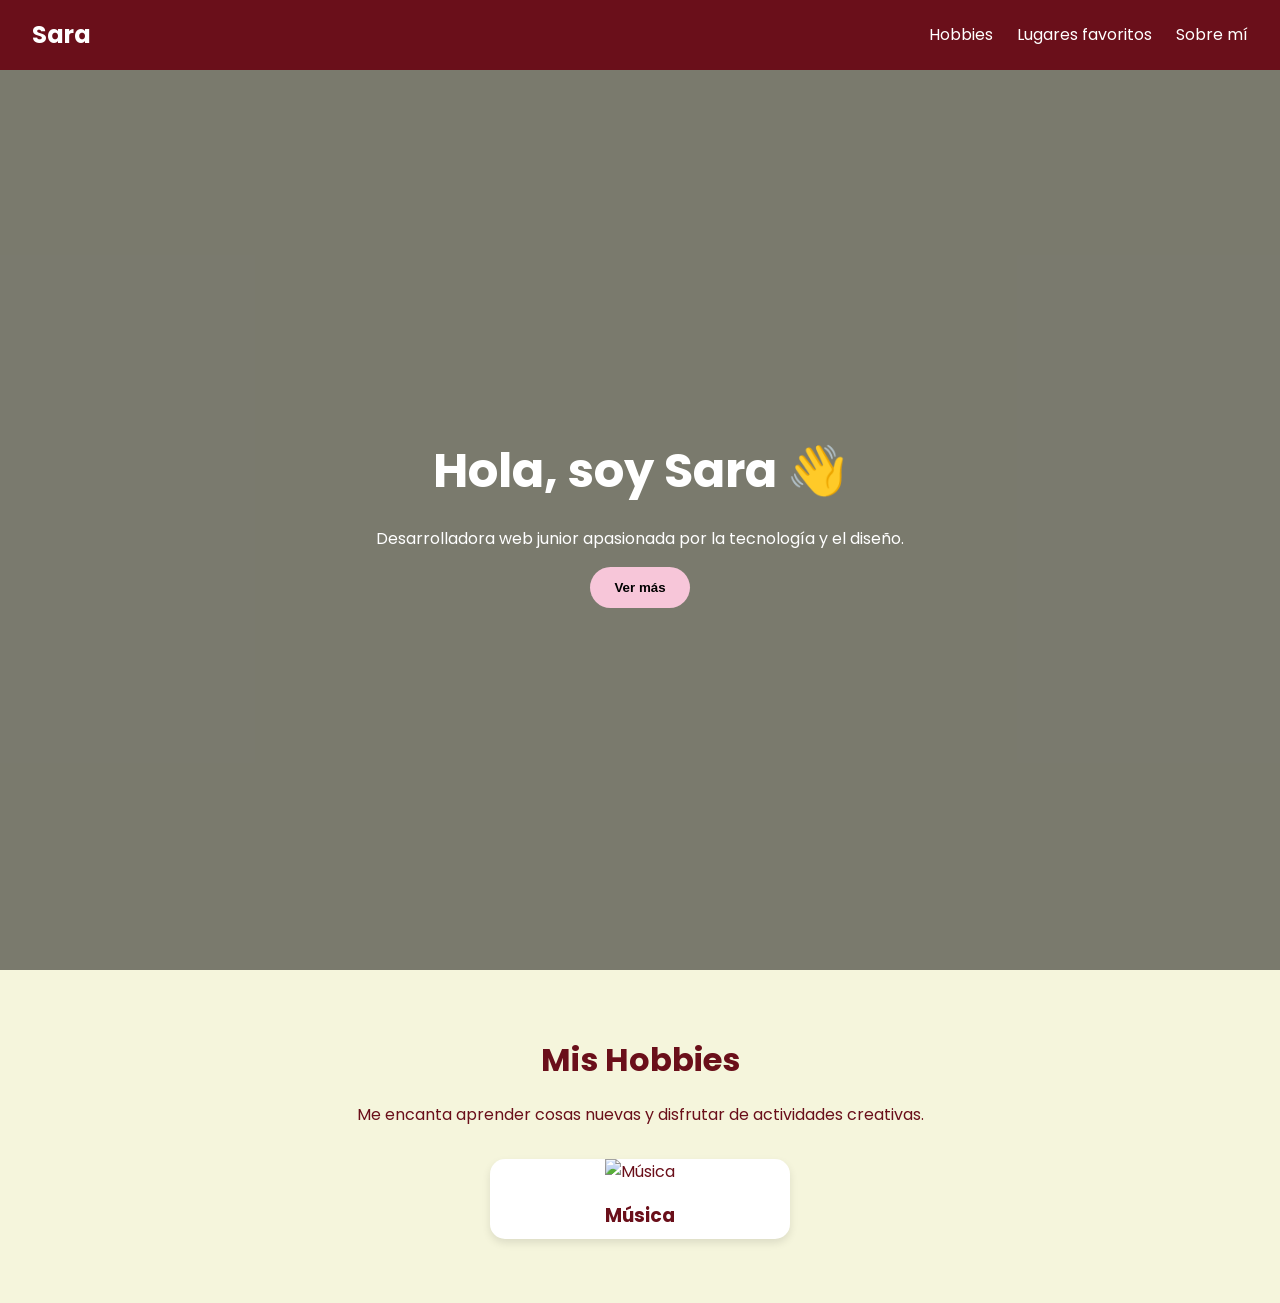
==== actividad en clase/actividad_27_mayo/copilot_ia/index.html @ b3161807 "la clase de hoy aprendimos como hacer prompts" ====
<!DOCTYPE html>
<html lang="es">
<head>
  <meta charset="UTF-8">
  <meta name="viewport" content="width=device-width, initial-scale=1.0">
  <title>Portafolio de Sara</title>
  <!-- Google Fonts -->
  <link href="https://fonts.googleapis.com/css2?family=Poppins:wght@300;500;700&display=swap" rel="stylesheet">
  <!-- CSS externo -->
  <link rel="stylesheet" href="style.css">
</head>
<body>

  <!-- HEADER -->
  <header>
    <div class="logo">Sara</div>
    <nav>
      <ul>
        <li><a href="#hobbies">Hobbies</a></li>
        <li><a href="#lugares">Lugares favoritos</a></li>
        <li><a href="#sobre-mi">Sobre mí</a></li>
      </ul>
    </nav>
  </header>

  <!-- HERO -->
  <section class="hero">
    <div class="hero-content">
      <h1>Hola, soy Sara 👋</h1>
      <p>Desarrolladora web junior apasionada por la tecnología y el diseño.</p>
      <button id="hero-btn">Ver más</button>
    </div>
  </section>

  <!-- HOBBIES -->
  <section id="hobbies" class="section">
    <h2>Mis Hobbies</h2>
    <p>Me encanta aprender cosas nuevas y disfrutar de actividades creativas.</p>
    <div class="cards">
      <div class="card">
        <img src="https://source.unsplash.com/300x200/?music" alt="Música">
        <h3>Música
---- actividad en clase/actividad_27_mayo/copilot_ia/style.css ----
/* Fuente y colores base */
:root {
    --vino: #6a0f1a;
    --rosa: #f7c6d9;
    --beige: #f5f5dc;
    --blanco: #ffffff;
  }
  
  * {
    margin: 0;
    padding: 0;
    box-sizing: border-box;
  }
  
  body {
    font-family: 'Poppins', sans-serif;
    line-height: 1.6;
    background-color: var(--beige);
    color: var(--vino);
  }
  
  /* HEADER */
  header {
    position: sticky;
    top: 0;
    background: var(--vino);
    color: var(--blanco);
    display: flex;
    justify-content: space-between;
    align-items: center;
    padding: 1rem 2rem;
    z-index: 1000;
  }
  
  header .logo {
    font-size: 1.5rem;
    font-weight: bold;
  }
  
  header nav ul {
    list-style: none;
    display: flex;
    gap: 1.5rem;
  }
  
  header nav a {
    color: var(--blanco);
    text-decoration: none;
    transition: color 0.3s;
  }
  
  header nav a:hover {
    color: var(--rosa);
  }
  
  /* HERO */
  .hero {
    height: 100vh;
    background: url('https://source.unsplash.com/1600x900/?technology') center/cover no-repeat;
    position: relative;
    display: flex;
    align-items: center;
    justify-content: center;
  }
  
  .hero::before {
    content: "";
    position: absolute;
    inset: 0;
    background: rgba(0,0,0,0.5);
  }
  
  .hero-content {
    position: relative;
    text-align: center;
    color: var(--blanco);
  }
  
  .hero h1 {
    font-size: 3rem;
  }
  
  .hero p {
    margin: 1rem 0;
  }
  
  .hero button {
    background: var(--rosa);
    border: none;
    padding: 0.8rem 1.5rem;
    border-radius: 25px;
    cursor: pointer;
    font-weight: bold;
    transition: transform 0.3s, background 0.3s;
  }
  
  .hero button:hover {
    transform: scale(1.1);
    background: var(--vino);
    color: var(--blanco);
  }
  
  /* SECCIONES */
  .section {
    padding: 4rem 2rem;
    text-align: center;
  }
  
  .section h2 {
    margin-bottom: 1rem;
    font-size: 2rem;
  }
  
  /* CARDS */
  .cards, .gallery {
    display: flex;
    flex-wrap: wrap;
    gap: 2rem;
    justify-content: center;
    margin-top: 2rem;
  }
  
  .card {
    background: var(--blanco);
    border-radius: 15px;
    box-shadow: 0 4px 8px rgba(0,0,0,0.1);
    overflow: hidden;
    width: 300px;
    transition: transform 0.3s, box-shadow 0.3s;
  }
  
  .card img {
    width: 100%;
    height: 200px;
    object-fit: cover;
  }
  
  .card h3 {
    margin: 1rem 0 0.5rem;
  }
  
  .card p {
    padding: 0 1rem 1rem;
  }
  
  .card:hover {
    transform: translateY(-10px);
    box-shadow: 0 8px 16px rgba(0,0,0,0.2);
  }
  
  /* SOBRE MÍ */
  .about p {
    max-width: 600px;
    margin: auto;
    font-size: 1.1rem;
  }
  
  /* FOOTER */
  footer {
    background: var(--vino);
    color: var(--blanco);
    text-align: center;
    padding: 1rem;
  }
  
  /* RESPONSIVE */
  @media (max-width: 768px) {
    .hero h1 {
      font-size: 2rem;
    }
    .card {
      width: 100%;
    }
  }
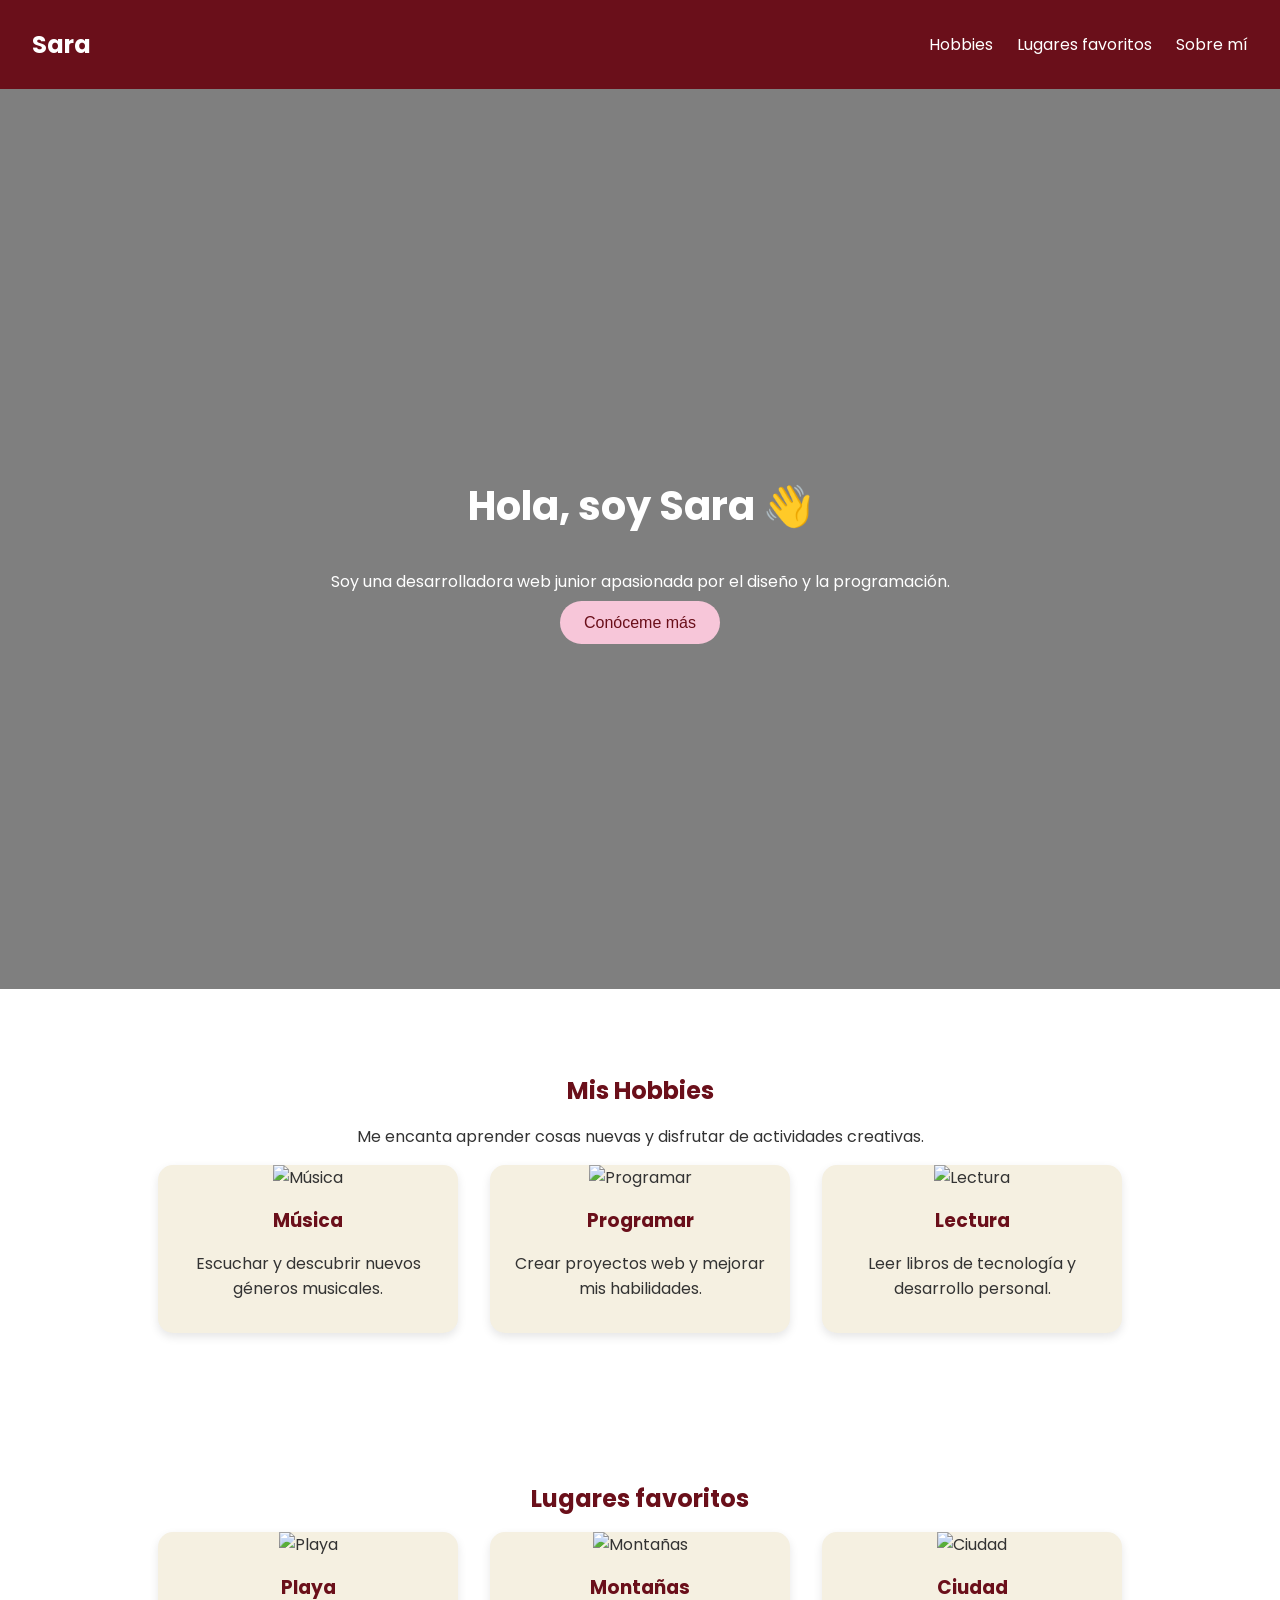
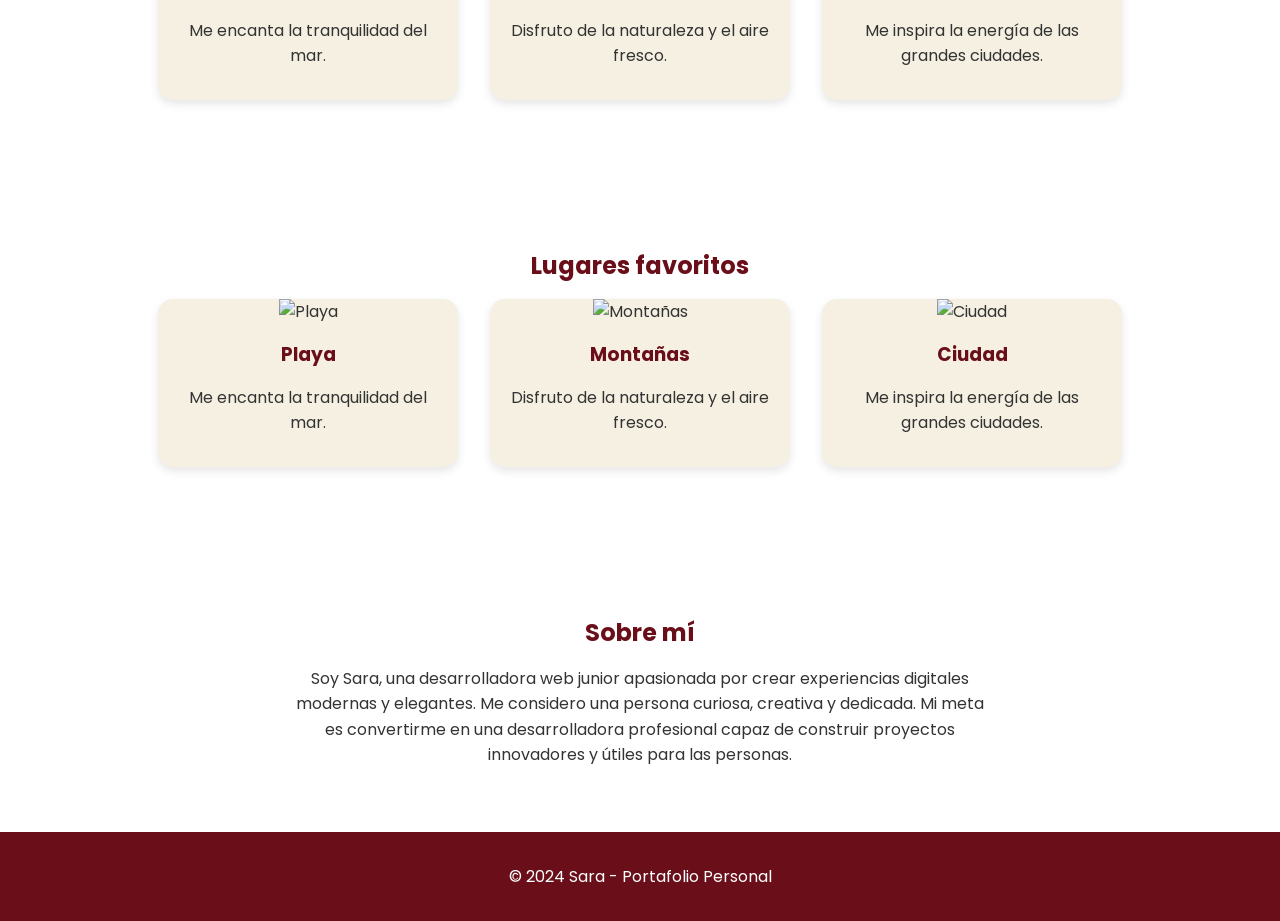
==== commit 588823b2: "hoy vimos dataset" ====
--- a/actividad en clase/actividad_27_mayo/copilot_ia/index.html
+++ b/actividad en clase/actividad_27_mayo/copilot_ia/index.html
@@ -4,9 +4,9 @@
   <meta charset="UTF-8">
   <meta name="viewport" content="width=device-width, initial-scale=1.0">
   <title>Portafolio de Sara</title>
-  <!-- Google Fonts -->
+  <!-- Google Fonts modernas -->
   <link href="https://fonts.googleapis.com/css2?family=Poppins:wght@300;500;700&display=swap" rel="stylesheet">
-  <!-- CSS externo -->
+  <!-- Archivo CSS -->
   <link rel="stylesheet" href="style.css">
 </head>
 <body>
@@ -23,20 +23,99 @@
     </nav>
   </header>
 
-  <!-- HERO -->
-  <section class="hero">
-    <div class="hero-content">
-      <h1>Hola, soy Sara 👋</h1>
-      <p>Desarrolladora web junior apasionada por la tecnología y el diseño.</p>
-      <button id="hero-btn">Ver más</button>
+<!-- HERO -->
+<section class="hero">
+  <div class="hero-content">
+    <h1>Hola, soy Sara 👋</h1>
+    <p>Soy una desarrolladora web junior apasionada por el diseño y la programación.</p>
+    <a href="#sobre-mi" class="btn">Conóceme más</a>
+  </div>
+</section>
+
+<!-- HOBBIES -->
+<section id="hobbies" class="section">
+  <h2>Mis Hobbies</h2>
+  <p>Me encanta aprender cosas nuevas y disfrutar de actividades creativas.</p>
+  <div class="cards">
+    <div class="card">
+      <img src="https://encrypted-tbn0.gstatic.com/images?q=tbn:ANd9GcQzMUSICA" alt="Música">
+      <h3>Música</h3>
+      <p>Escuchar y descubrir nuevos géneros musicales.</p>
+    </div>
+    <div class="card">
+      <img src="https://encrypted-tbn0.gstatic.com/images?q=tbn:ANd9GcQPROGRAMACION" alt="Programar">
+      <h3>Programar</h3>
+      <p>Crear proyectos web y mejorar mis habilidades.</p>
+    </div>
+    <div class="card">
+      <img src="https://encrypted-tbn0.gstatic.com/images?q=tbn:ANd9GcQLECTURA" alt="Lectura">
+      <h3>Lectura</h3>
+      <p>Leer libros de tecnología y desarrollo personal.</p>
+    </div>
+  </div>
+</section>
+
+<!-- LUGARES FAVORITOS -->
+<section id="lugares" class="section">
+  <h2>Lugares favoritos</h2>
+  <div class="gallery">
+    <div class="card">
+      <img src="https://encrypted-tbn0.gstatic.com/images?q=tbn:ANd9GcQPLAYA" alt="Playa">
+      <h3>Playa</h3>
+      <p>Me encanta la tranquilidad del mar.</p>
+    </div>
+    <div class="card">
+      <img src="https://encrypted-tbn0.gstatic.com/images?q=tbn:ANd9GcQMONTANAS" alt="Montañas">
+      <h3>Montañas</h3>
+      <p>Disfruto de la naturaleza y el aire fresco.</p>
+    </div>
+    <div class="card">
+      <img src="https://encrypted-tbn0.gstatic.com/images?q=tbn:ANd9GcQCIUDAD" alt="Ciudad">
+      <h3>Ciudad</h3>
+      <p>Me inspira la energía de las grandes ciudades.</p>
+    </div>
+  </div>
+</section>
+
+
+  <!-- LUGARES FAVORITOS -->
+  <section id="lugares" class="section">
+    <h2>Lugares favoritos</h2>
+    <div class="gallery">
+      <div class="card">
+        <img src="https://source.unsplash.com/400x300/?beach" alt="Playa">
+        <h3>Playa</h3>
+        <p>Me encanta la tranquilidad del mar.</p>
+      </div>
+      <div class="card">
+        <img src="https://source.unsplash.com/400x300/?mountains" alt="Montañas">
+        <h3>Montañas</h3>
+        <p>Disfruto de la naturaleza y el aire fresco.</p>
+      </div>
+      <div class="card">
+        <img src="https://source.unsplash.com/400x300/?city" alt="Ciudad">
+        <h3>Ciudad</h3>
+        <p>Me inspira la energía de las grandes ciudades.</p>
+      </div>
     </div>
   </section>
 
-  <!-- HOBBIES -->
-  <section id="hobbies" class="section">
-    <h2>Mis Hobbies</h2>
-    <p>Me encanta aprender cosas nuevas y disfrutar de actividades creativas.</p>
-    <div class="cards">
-      <div class="card">
-        <img src="https://source.unsplash.com/300x200/?music" alt="Música">
-        <h3>Música+  <!-- SOBRE MÍ -->
+  <section id="sobre-mi" class="section about">
+    <h2>Sobre mí</h2>
+    <p>
+      Soy Sara, una desarrolladora web junior apasionada por crear experiencias digitales modernas y elegantes. 
+      Me considero una persona curiosa, creativa y dedicada. 
+      Mi meta es convertirme en una desarrolladora profesional capaz de construir proyectos innovadores y útiles para las personas.
+    </p>
+  </section>
+
+  <!-- FOOTER -->
+  <footer>
+    <p>© 2024 Sara - Portafolio Personal</p>
+  </footer>
+
+  <!-- Archivo JS -->
+  <script src="script.js"></script>
+</body>
+</html>
--- a/actividad en clase/actividad_27_mayo/copilot_ia/style.css
+++ b/actividad en clase/actividad_27_mayo/copilot_ia/style.css
@@ -1,175 +1,161 @@
+/* Importante: Mobile First */
+
 /* Fuente y colores base */
+body {
+  margin: 0;
+  font-family: 'Poppins', sans-serif;
+  background-color: #fff;
+  color: #333;
+  scroll-behavior: smooth;
+}
+
+/* Paleta de colores */
 :root {
-    --vino: #6a0f1a;
-    --rosa: #f7c6d9;
-    --beige: #f5f5dc;
-    --blanco: #ffffff;
-  }
-  
-  * {
-    margin: 0;
-    padding: 0;
-    box-sizing: border-box;
-  }
-  
-  body {
-    font-family: 'Poppins', sans-serif;
-    line-height: 1.6;
-    background-color: var(--beige);
-    color: var(--vino);
-  }
-  
-  /* HEADER */
-  header {
-    position: sticky;
-    top: 0;
-    background: var(--vino);
-    color: var(--blanco);
-    display: flex;
-    justify-content: space-between;
-    align-items: center;
-    padding: 1rem 2rem;
-    z-index: 1000;
-  }
-  
-  header .logo {
-    font-size: 1.5rem;
-    font-weight: bold;
-  }
-  
-  header nav ul {
-    list-style: none;
-    display: flex;
-    gap: 1.5rem;
-  }
-  
-  header nav a {
-    color: var(--blanco);
-    text-decoration: none;
-    transition: color 0.3s;
-  }
-  
-  header nav a:hover {
-    color: var(--rosa);
-  }
-  
-  /* HERO */
-  .hero {
-    height: 100vh;
-    background: url('https://source.unsplash.com/1600x900/?technology') center/cover no-repeat;
-    position: relative;
-    display: flex;
-    align-items: center;
-    justify-content: center;
-  }
-  
-  .hero::before {
-    content: "";
-    position: absolute;
-    inset: 0;
-    background: rgba(0,0,0,0.5);
-  }
-  
-  .hero-content {
-    position: relative;
-    text-align: center;
-    color: var(--blanco);
-  }
-  
-  .hero h1 {
-    font-size: 3rem;
-  }
-  
-  .hero p {
-    margin: 1rem 0;
-  }
-  
-  .hero button {
-    background: var(--rosa);
-    border: none;
-    padding: 0.8rem 1.5rem;
-    border-radius: 25px;
-    cursor: pointer;
-    font-weight: bold;
-    transition: transform 0.3s, background 0.3s;
-  }
-  
-  .hero button:hover {
-    transform: scale(1.1);
-    background: var(--vino);
-    color: var(--blanco);
-  }
-  
-  /* SECCIONES */
-  .section {
-    padding: 4rem 2rem;
-    text-align: center;
-  }
-  
-  .section h2 {
-    margin-bottom: 1rem;
-    font-size: 2rem;
-  }
-  
-  /* CARDS */
-  .cards, .gallery {
-    display: flex;
-    flex-wrap: wrap;
-    gap: 2rem;
-    justify-content: center;
-    margin-top: 2rem;
-  }
-  
-  .card {
-    background: var(--blanco);
-    border-radius: 15px;
-    box-shadow: 0 4px 8px rgba(0,0,0,0.1);
-    overflow: hidden;
-    width: 300px;
-    transition: transform 0.3s, box-shadow 0.3s;
-  }
-  
-  .card img {
-    width: 100%;
-    height: 200px;
-    object-fit: cover;
-  }
-  
-  .card h3 {
-    margin: 1rem 0 0.5rem;
-  }
-  
-  .card p {
-    padding: 0 1rem 1rem;
-  }
-  
-  .card:hover {
-    transform: translateY(-10px);
-    box-shadow: 0 8px 16px rgba(0,0,0,0.2);
-  }
-  
-  /* SOBRE MÍ */
-  .about p {
-    max-width: 600px;
-    margin: auto;
-    font-size: 1.1rem;
-  }
-  
-  /* FOOTER */
-  footer {
-    background: var(--vino);
-    color: var(--blanco);
-    text-align: center;
-    padding: 1rem;
-  }
-  
-  /* RESPONSIVE */
-  @media (max-width: 768px) {
-    .hero h1 {
-      font-size: 2rem;
-    }
-    .card {
-      width: 100%;
-    }
-  }
-  +  --vino: #6a0f1a;
+  --rosa: #f7c6d9;
+  --beige: #f5f0e1;
+  --blanco: #ffffff;
+}
+
+/* HEADER */
+header {
+  position: sticky;
+  top: 0;
+  background: var(--vino);
+  color: var(--blanco);
+  display: flex;
+  justify-content: space-between;
+  align-items: center;
+  padding: 1rem 2rem;
+  z-index: 1000;
+}
+
+header .logo {
+  font-weight: 700;
+  font-size: 1.5rem;
+}
+
+header nav ul {
+  list-style: none;
+  display: flex;
+  gap: 1.5rem;
+}
+
+header nav a {
+  color: var(--blanco);
+  text-decoration: none;
+  transition: color 0.3s;
+}
+
+header nav a:hover {
+  color: var(--rosa);
+}
+
+/* HERO */
+.hero {
+  height: 100vh;
+  background: url('https://source.unsplash.com/1600x900/?technology') center/cover no-repeat;
+  position: relative;
+  display: flex;
+  align-items: center;
+  justify-content: center;
+}
+
+.hero::before {
+  content: "";
+  position: absolute;
+  inset: 0;
+  background: rgba(0,0,0,0.5); /* Overlay oscuro */
+}
+
+.hero-content {
+  position: relative;
+  text-align: center;
+  color: var(--blanco);
+}
+
+.hero h1 {
+  font-size: 2.5rem;
+}
+
+.hero p {
+  margin: 1rem 0;
+}
+
+.btn {
+  background: var(--rosa);
+  color: var(--vino);
+  padding: 0.8rem 1.5rem;
+  border-radius: 30px;
+  text-decoration: none;
+  font-weight: 500;
+  transition: transform 0.3s, background 0.3s;
+}
+
+.btn:hover {
+  background: var(--vino);
+  color: var(--blanco);
+  transform: scale(1.05);
+}
+
+/* SECCIONES */
+.section {
+  padding: 4rem 2rem;
+  text-align: center;
+}
+
+.section h2 {
+  color: var(--vino);
+  margin-bottom: 1rem;
+}
+
+/* CARDS */
+.cards, .gallery {
+  display: flex;
+  flex-wrap: wrap;
+  justify-content: center;
+  gap: 2rem;
+}
+
+.card {
+  background: var(--beige);
+  border-radius: 15px;
+  box-shadow: 0 4px 10px rgba(0,0,0,0.1);
+  overflow: hidden;
+  width: 300px;
+  transition: transform 0.3s, box-shadow 0.3s;
+}
+
+.card img {
+  width: 100%;
+  height: auto;
+}
+
+.card h3 {
+  margin: 1rem 0 0.5rem;
+  color: var(--vino);
+}
+
+.card p {
+  padding: 0 1rem 1rem;
+}
+
+.card:hover {
+  transform: translateY(-5px);
+  box-shadow: 0 8px 20px rgba(0,0,0,0.2);
+}
+
+/* SOBRE MÍ */
+.about p {
+  max-width: 700px;
+  margin: auto;
+  line-height: 1.6;
+}
+
+/* FOOTER */
+footer {
+  background: var(--vino);
+  color: var(--blanco);
+  text-align: center;
+  padding: 1rem;
+}
